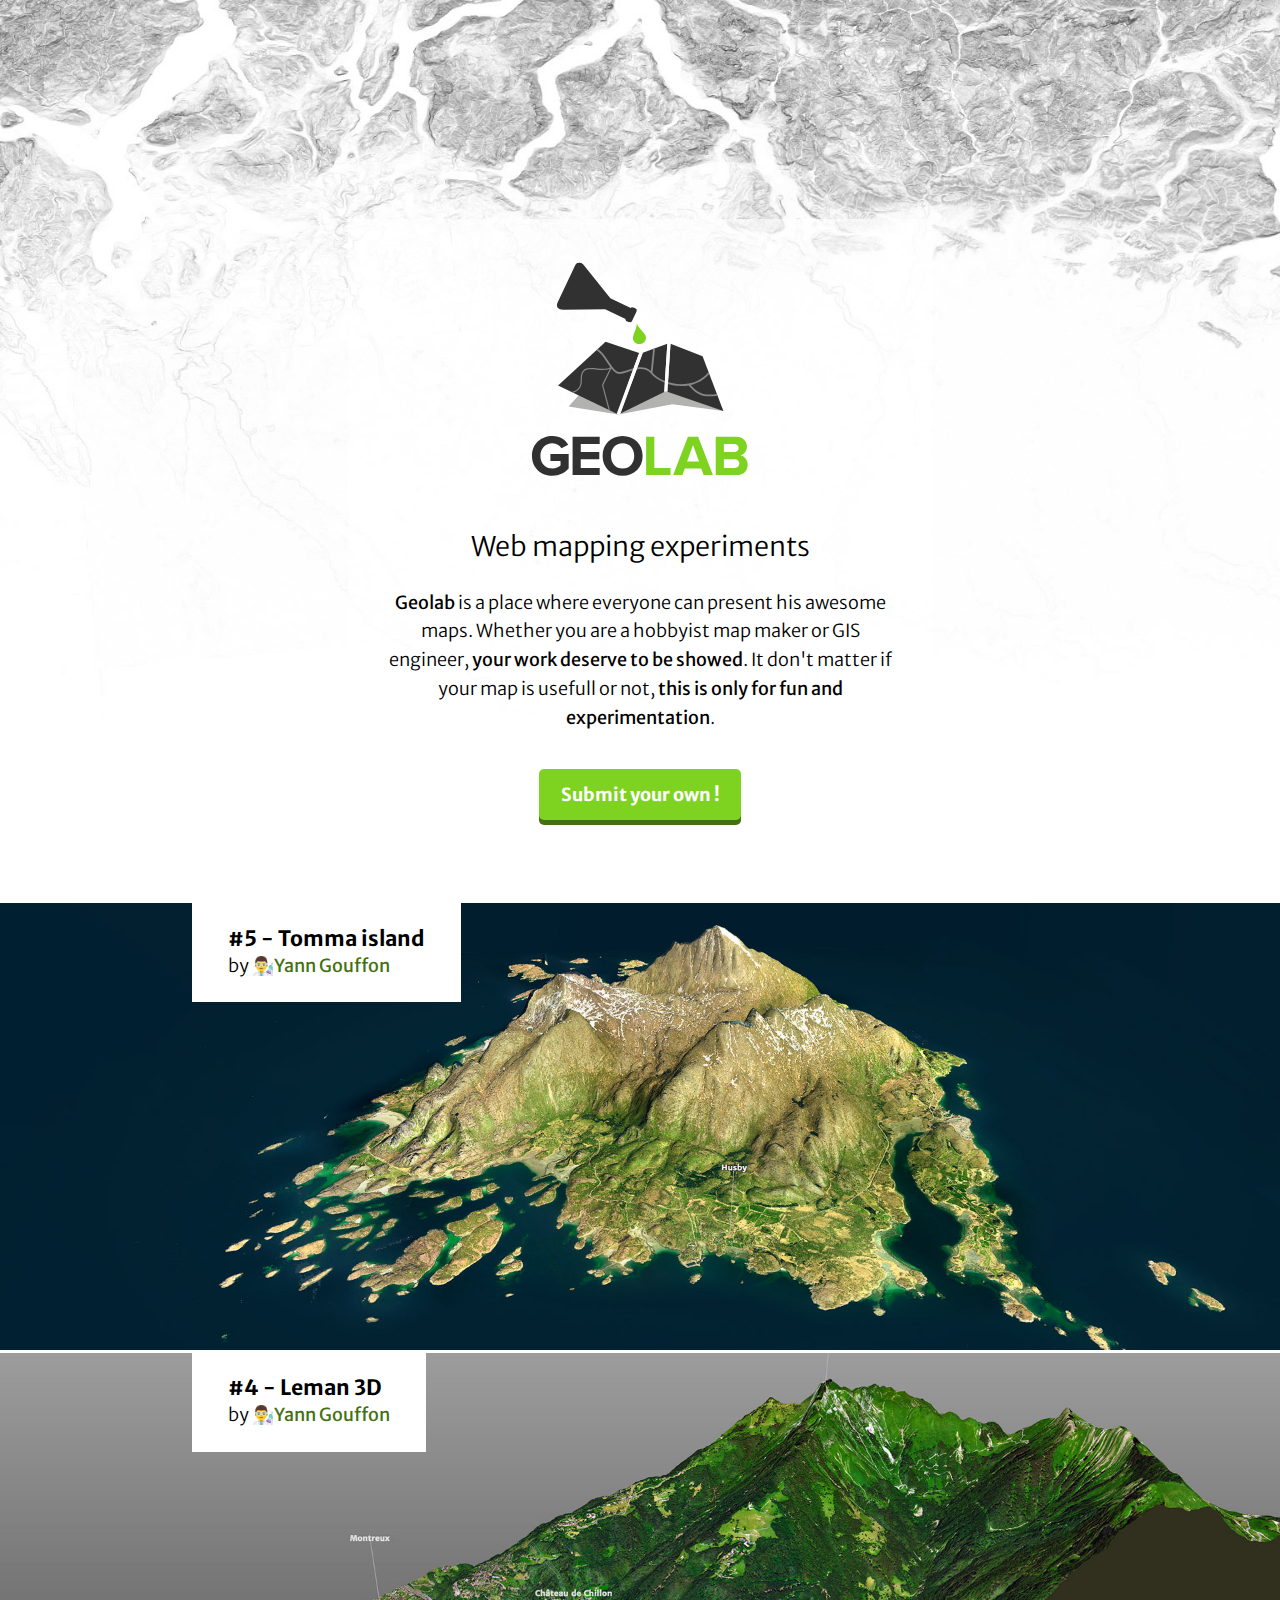
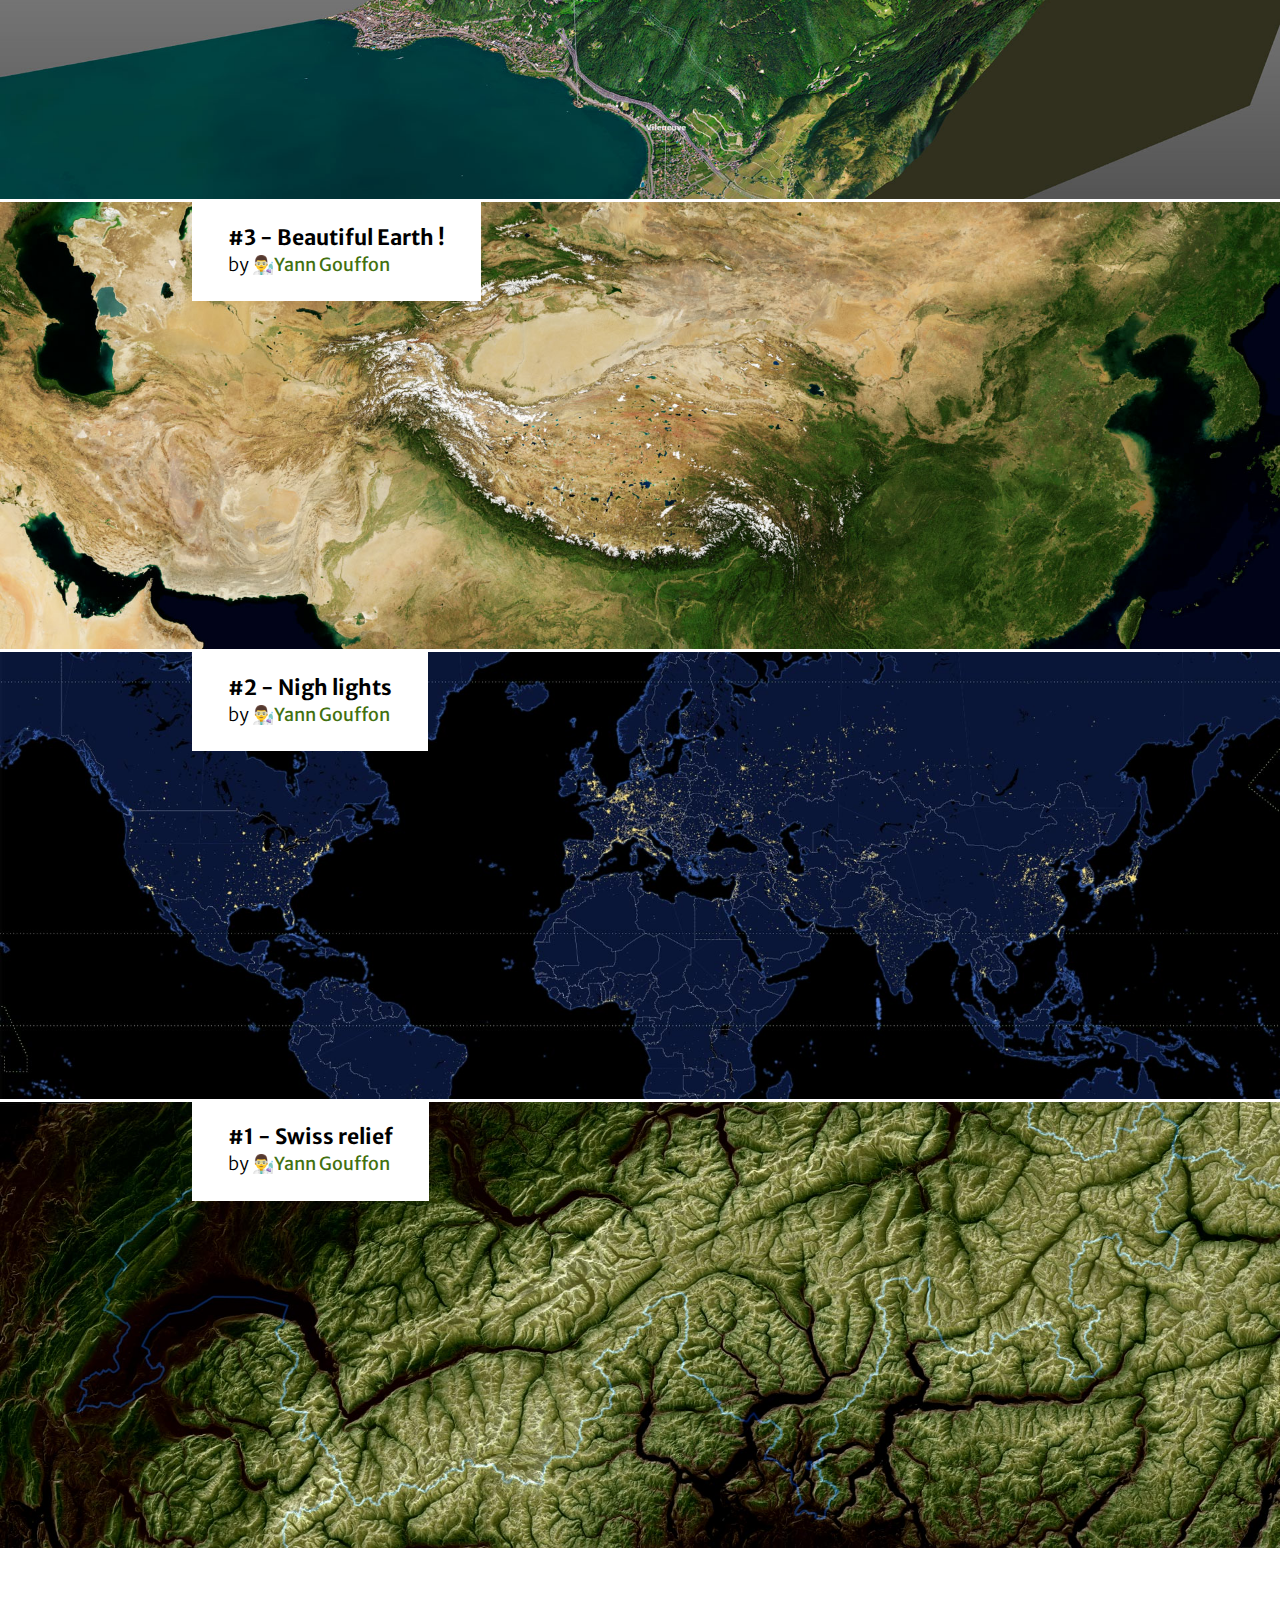
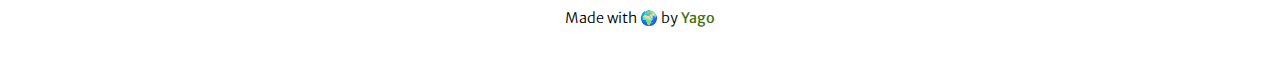
==== index.html @ e3caa0e5 "🚚 migrate old geolab.io here" ====
<!DOCTYPE html>
<html>
<head>
  <meta charset="UTF-8">
  <title>Geolab</title>
  <meta name="viewport" content="width=device-width, user-scalable=no, minimum-scale=1.0, maximum-scale=1.0">
  <link href="https://fonts.googleapis.com/css?family=Merriweather+Sans:300,400,700" rel="stylesheet">
  <link href="./assets/css/geolab.css" rel="stylesheet">
</head>
<body>
  <div class="hero">
    <div class="hero-content">
      <h1><img src="./assets/images/geolab.svg" alt="Geolab, web geographical experiments"></h1>
      <h2>Web mapping experiments</h2>
      <p><strong>Geolab</strong> is a place where everyone can present his awesome maps. Whether you are a hobbyist map maker or GIS engineer, <strong>your work deserve to be showed</strong>. It don't matter if your map is usefull or not, <strong>this is only for fun and experimentation</strong>.</p>
      <a target="_blank" href="#" class="button">Submit your own !</a>
    </div>
  </div>

  <div class="teaser">
    <div class="teaser-label">
      <h3>#5 - Tomma island</h3>
      <p>by 👨‍🔬<a target="_blank" href="https://github.com/yago/">Yann Gouffon</a></p>
    </div>
    <a href="labs/tomma/index.html" class="teaser-link">
      <img src="./assets/images/tomma.jpg" alt="Beautiful earth experiment">
    </a>
  </div>

  <div class="teaser">
    <div class="teaser-label">
      <h3>#4 - Leman 3D</h3>
      <p>by 👨‍🔬<a target="_blank" href="https://github.com/yago/">Yann Gouffon</a></p>
    </div>
    <a href="labs/leman/index.html" class="teaser-link">
      <img src="./assets/images/leman.jpg" alt="Beautiful earth experiment">
    </a>
  </div>

  <div class="teaser">
    <div class="teaser-label">
      <h3>#3 - Beautiful Earth !</h3>
      <p>by 👨‍🔬<a target="_blank" href="https://github.com/yago/">Yann Gouffon</a></p>
    </div>
    <a href="labs/beautiful-earth/index.html" class="teaser-link">
      <img src="./assets/images/bluemarbleenhanced.jpg" alt="Beautiful earth experiment">
    </a>
  </div>

  <div class="teaser">
    <div class="teaser-label">
      <h3>#2 - Nigh lights</h3>
      <p>by 👨‍🔬<a target="_blank" href="https://github.com/yago/">Yann Gouffon</a></p>
    </div>
    <a href="labs/night-lights/index.html" class="teaser-link">
      <img src="./assets/images/night-lights.jpg" alt="Beautiful earth experiment">
    </a>
  </div>

  <div class="teaser">
    <div class="teaser-label">
      <h3>#1 - Swiss relief</h3>
      <p>by 👨‍🔬<a target="_blank" href="https://github.com/yago/">Yann Gouffon</a></p>
    </div>
    <a href="labs/swissdem/index.html" class="teaser-link">
      <img src="./assets/images/swiss-dem.jpg" alt="Beautiful earth experiment">
    </a>
  </div>

  <footer>
    <address>Made with 🌍 by <a target="_blank" href="https://github.com/yago/">Yago</a></address>
  </footer>
</body>
</html>
---- assets/css/geolab.css ----
html, body, div, span, applet, object, iframe,
h1, h2, h3, h4, h5, h6, p, blockquote, pre,
a, abbr, acronym, address, big, cite, code,
del, dfn, em, img, ins, kbd, q, s, samp,
small, strike, strong, sub, sup, tt, var,
b, u, i, center,
dl, dt, dd, ol, ul, li,
fieldset, form, label, legend,
table, caption, tbody, tfoot, thead, tr, th, td,
article, aside, canvas, details, embed, 
figure, figcaption, footer, header, hgroup, 
menu, nav, output, ruby, section, summary,
time, mark, audio, video {
	margin: 0;
	padding: 0;
	border: 0;
}

html,
body {
  font-family: 'Merriweather Sans', sans-serif;
  font-size: 18px;
  font-weight: 300;
}

@media only screen and (min-width: 1920px) {
  html,
  body {
    font-size: 22px;
  }
}

@media only screen and (max-width: 767px) {
  html,
  body {
    font-size: 14px;
  }
}


.hero {
  display: flex;
  flex-direction: column;
  align-items: center;
  justify-content: flex-end;
  min-width: 100%;
  min-height: 100vh;
  background: url('../images/home-bg.jpg');
  background-size: cover;
  background-position: center center;
}

.hero-content {
  max-width: 40%;
  margin-bottom: 2%;
  padding: 2rem;
  padding-top: 0;
  background: rgba(255, 255, 255, 0.6);
  text-align: center;
}

@media only screen and (max-width: 767px) {
  .hero-content {
    max-width: 90%;
  }
  .hero-content img {
    display: inline-block;
    max-width: 70%;
    height: auto;
    vertical-align: middle;
  }
}

h2 {
  margin-bottom: 1.4rem;
  font-weight: 300;
}

p {
  line-height: 1.6em;
}

a {
  color: #42710F;
  transition: color 0.3s;
  text-decoration: none;
  font-weight: 400;
}

a:hover {
  color: #7ED321;
}

.button {
  display: inline-block;
  margin-top: 2em;
  margin-bottom: 1em;
  padding: 0.8em 1.2em;
  text-decoration: none;
  color: #fff;
  font-weight: 700;
  background: #7ED321;
  border-radius: 5px;
  box-shadow: 0 5px 0 #42710F;
  transition:
    transform 0.15s,
    box-shadow 0.15s;
}

.button:hover {
  transform: translateY(2px);
  box-shadow: 0 3px 0 #42710F;
  color: #fff;
}

.button:active {
  transform: translateY(5px);
  box-shadow: 0 -2px 0 #42710F;  
}

.teaser {
  position: relative;
  width: 100%;
  margin: 3px 0;
}

.teaser-label {
  display: inline-block;
  position: absolute;
  top: 0;
  left: 15%;
  z-index: 99;
  width: auto;
  background: #fff;
  padding: 1.2em 2em;
}

@media only screen and (max-width: 767px) {
  .teaser-label {
    left: 6px;
    padding: 0.4em 1em;
  }
}

.teaser-link {
  display: block;
  overflow: hidden;
}

.teaser-link img {
  display: inline-block;
  width: 100%;
  height: auto;
  transition: transform 0.8s;
  vertical-align: middle;
}

.teaser-link img:hover { cursor: pointer; }
.teaser-link:hover img { transform: scale(1.05); }

address {
  padding: 4em;
  text-align: center;
  font-style: normal;
  font-size: 0.8em;
}
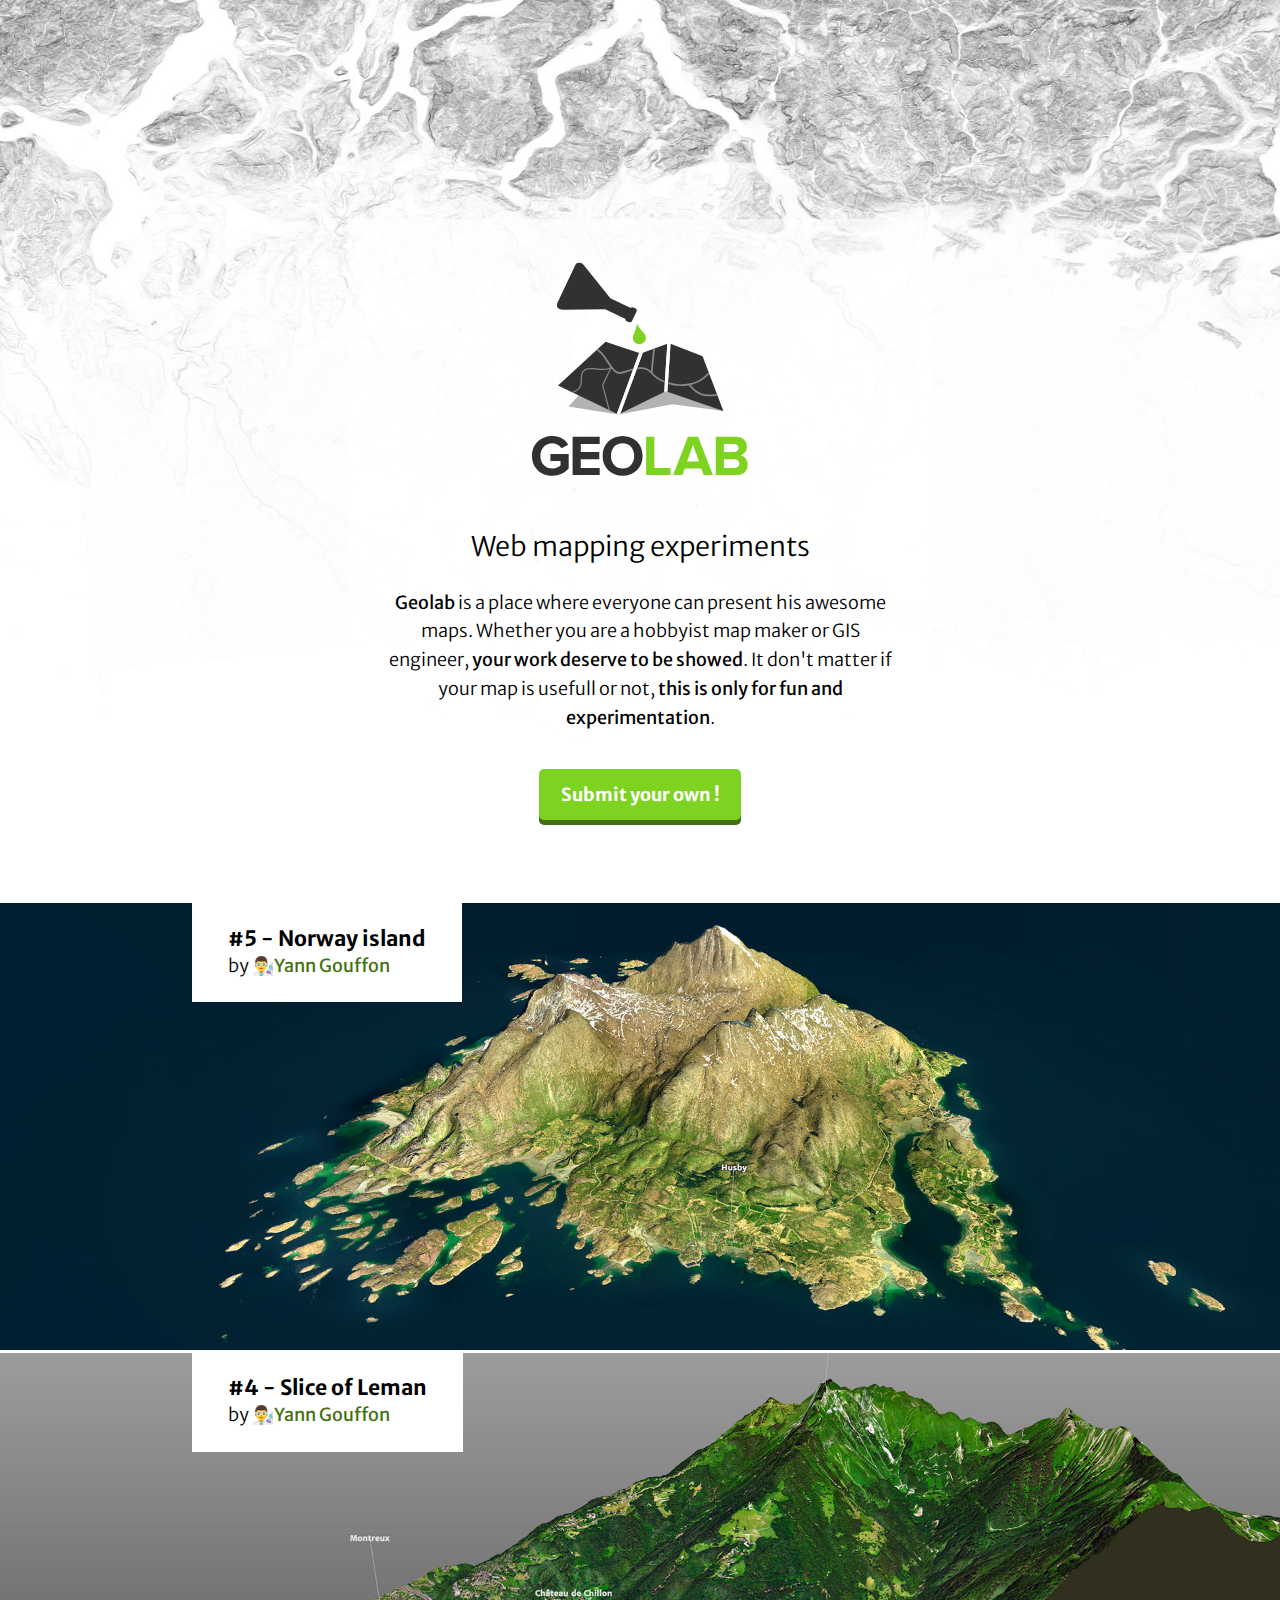
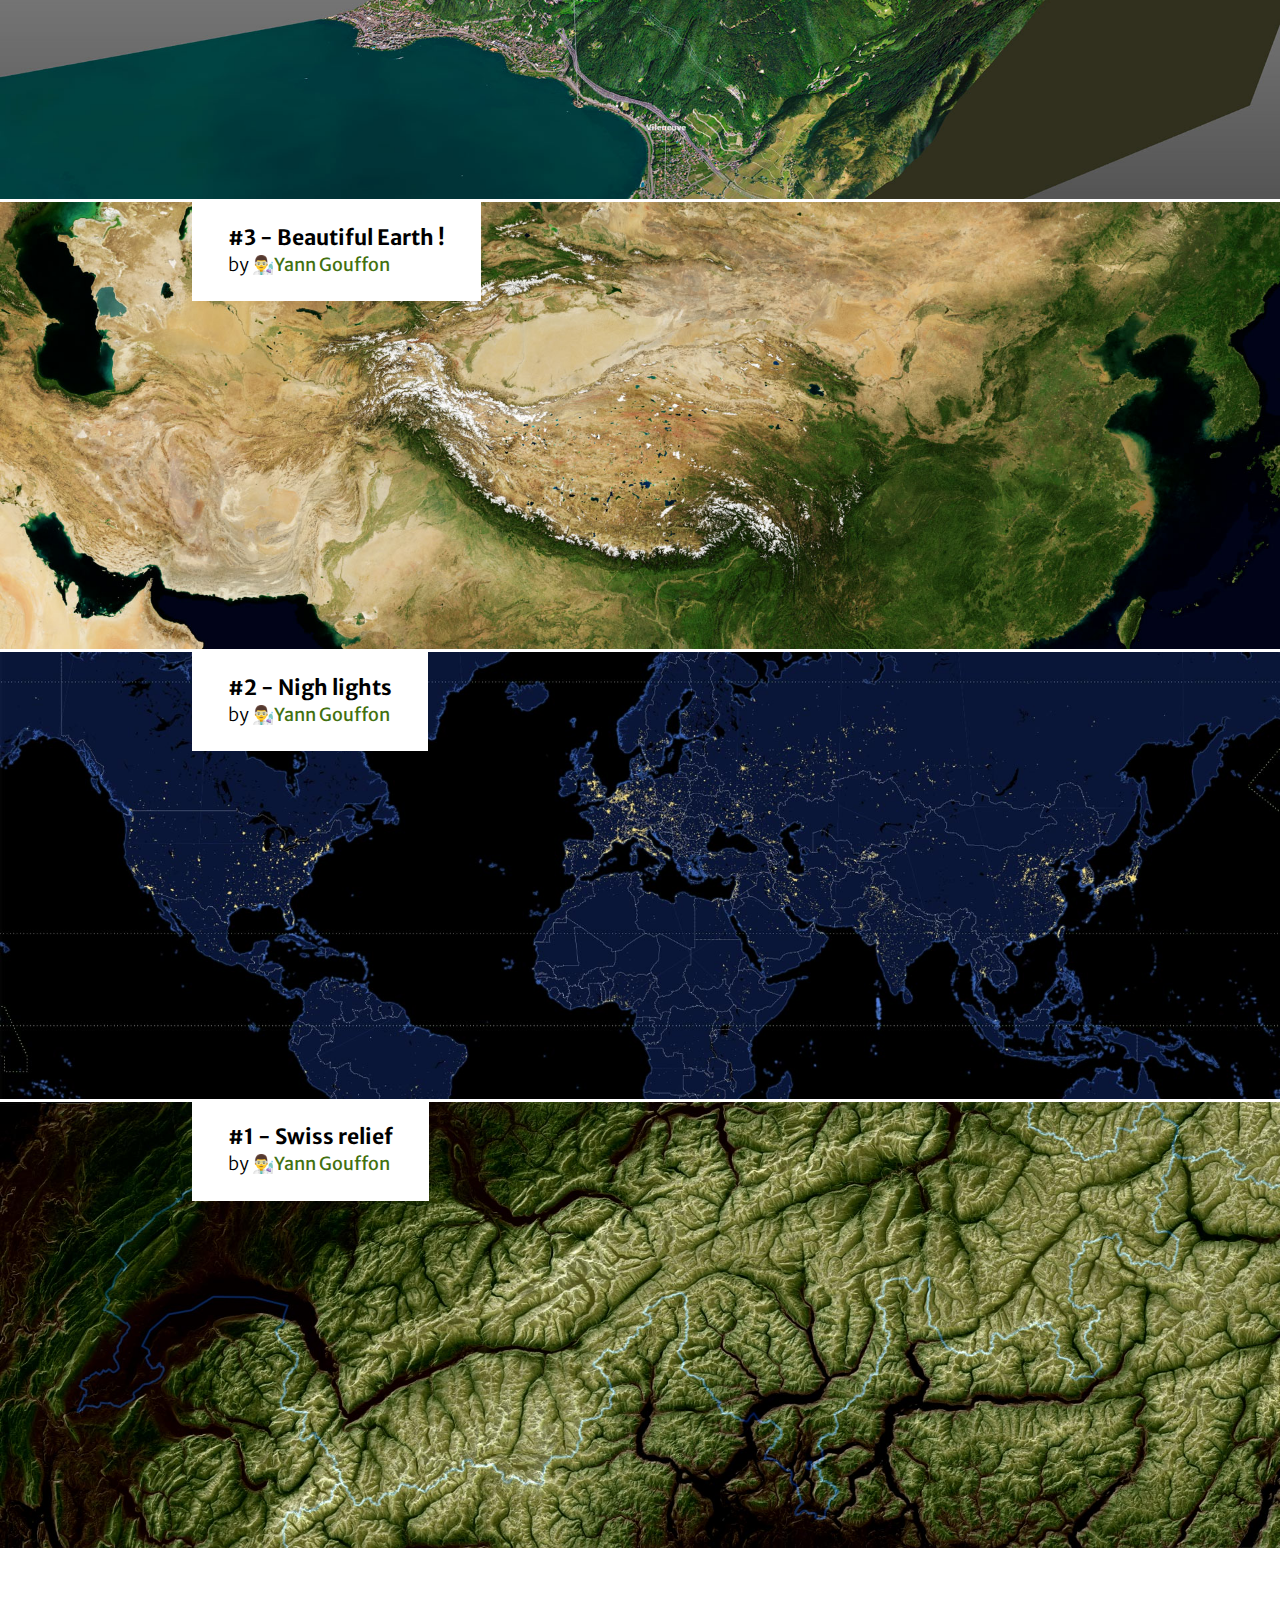
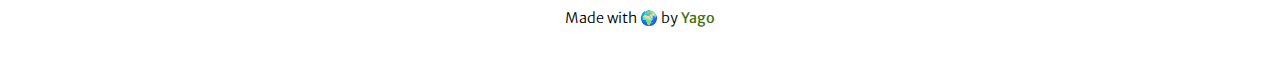
==== commit 0b06a29a: "🔧 add github PR template" ====
--- a/index.html
+++ b/index.html
@@ -13,26 +13,26 @@
       <h1><img src="./assets/images/geolab.svg" alt="Geolab, web geographical experiments"></h1>
       <h2>Web mapping experiments</h2>
       <p><strong>Geolab</strong> is a place where everyone can present his awesome maps. Whether you are a hobbyist map maker or GIS engineer, <strong>your work deserve to be showed</strong>. It don't matter if your map is usefull or not, <strong>this is only for fun and experimentation</strong>.</p>
-      <a target="_blank" href="#" class="button">Submit your own !</a>
+      <a target="_blank" href="https://github.com/Yago/geolab/pulls" class="button">Submit your own !</a>
     </div>
   </div>
 
   <div class="teaser">
     <div class="teaser-label">
-      <h3>#5 - Tomma island</h3>
+      <h3>#5 - Norway island</h3>
       <p>by 👨‍🔬<a target="_blank" href="https://github.com/yago/">Yann Gouffon</a></p>
     </div>
-    <a href="labs/tomma/index.html" class="teaser-link">
+    <a href="labs/tomma/" class="teaser-link">
       <img src="./assets/images/tomma.jpg" alt="Beautiful earth experiment">
     </a>
   </div>
 
   <div class="teaser">
     <div class="teaser-label">
-      <h3>#4 - Leman 3D</h3>
+      <h3>#4 - Slice of Leman</h3>
       <p>by 👨‍🔬<a target="_blank" href="https://github.com/yago/">Yann Gouffon</a></p>
     </div>
-    <a href="labs/leman/index.html" class="teaser-link">
+    <a href="labs/leman/" class="teaser-link">
       <img src="./assets/images/leman.jpg" alt="Beautiful earth experiment">
     </a>
   </div>
@@ -42,7 +42,7 @@
       <h3>#3 - Beautiful Earth !</h3>
       <p>by 👨‍🔬<a target="_blank" href="https://github.com/yago/">Yann Gouffon</a></p>
     </div>
-    <a href="labs/beautiful-earth/index.html" class="teaser-link">
+    <a href="labs/beautiful-earth/" class="teaser-link">
       <img src="./assets/images/bluemarbleenhanced.jpg" alt="Beautiful earth experiment">
     </a>
   </div>
@@ -52,7 +52,7 @@
       <h3>#2 - Nigh lights</h3>
       <p>by 👨‍🔬<a target="_blank" href="https://github.com/yago/">Yann Gouffon</a></p>
     </div>
-    <a href="labs/night-lights/index.html" class="teaser-link">
+    <a href="labs/night-lights/" class="teaser-link">
       <img src="./assets/images/night-lights.jpg" alt="Beautiful earth experiment">
     </a>
   </div>
@@ -62,7 +62,7 @@
       <h3>#1 - Swiss relief</h3>
       <p>by 👨‍🔬<a target="_blank" href="https://github.com/yago/">Yann Gouffon</a></p>
     </div>
-    <a href="labs/swissdem/index.html" class="teaser-link">
+    <a href="labs/swissdem/" class="teaser-link">
       <img src="./assets/images/swiss-dem.jpg" alt="Beautiful earth experiment">
     </a>
   </div>
